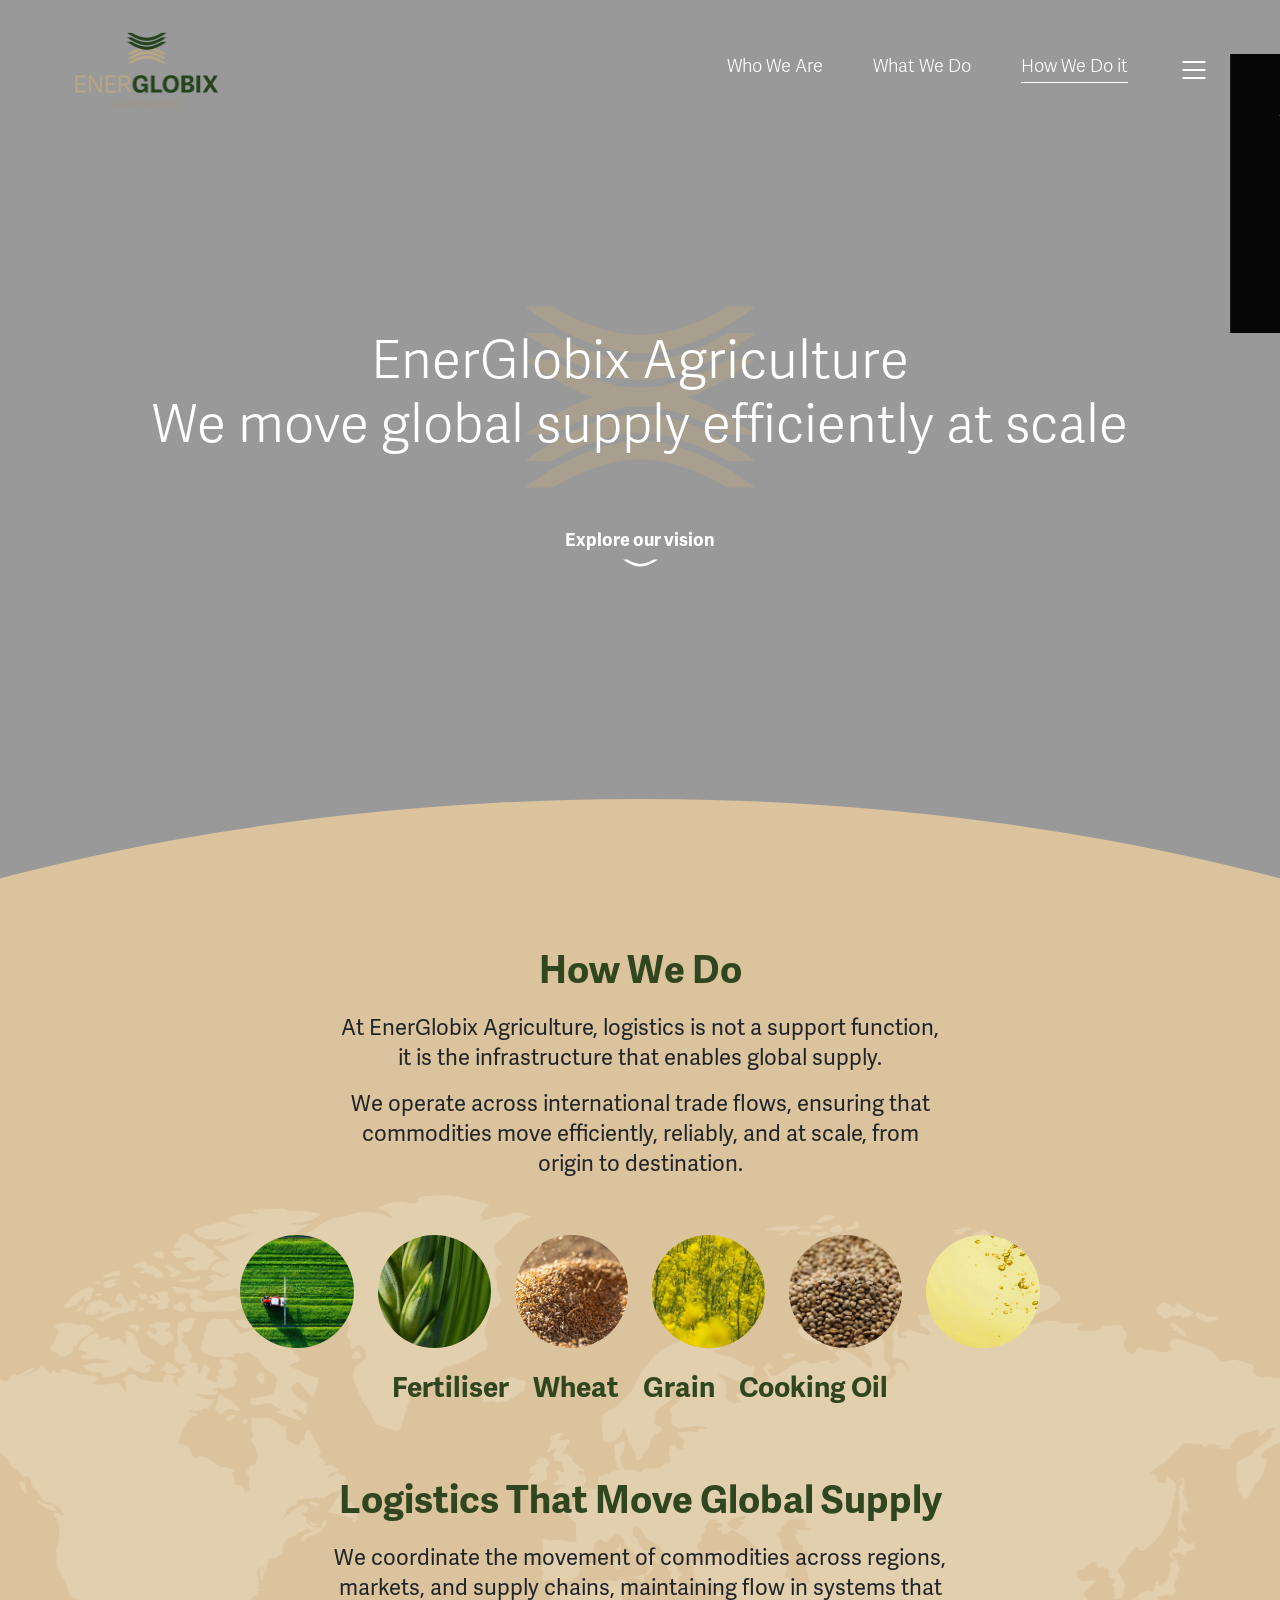
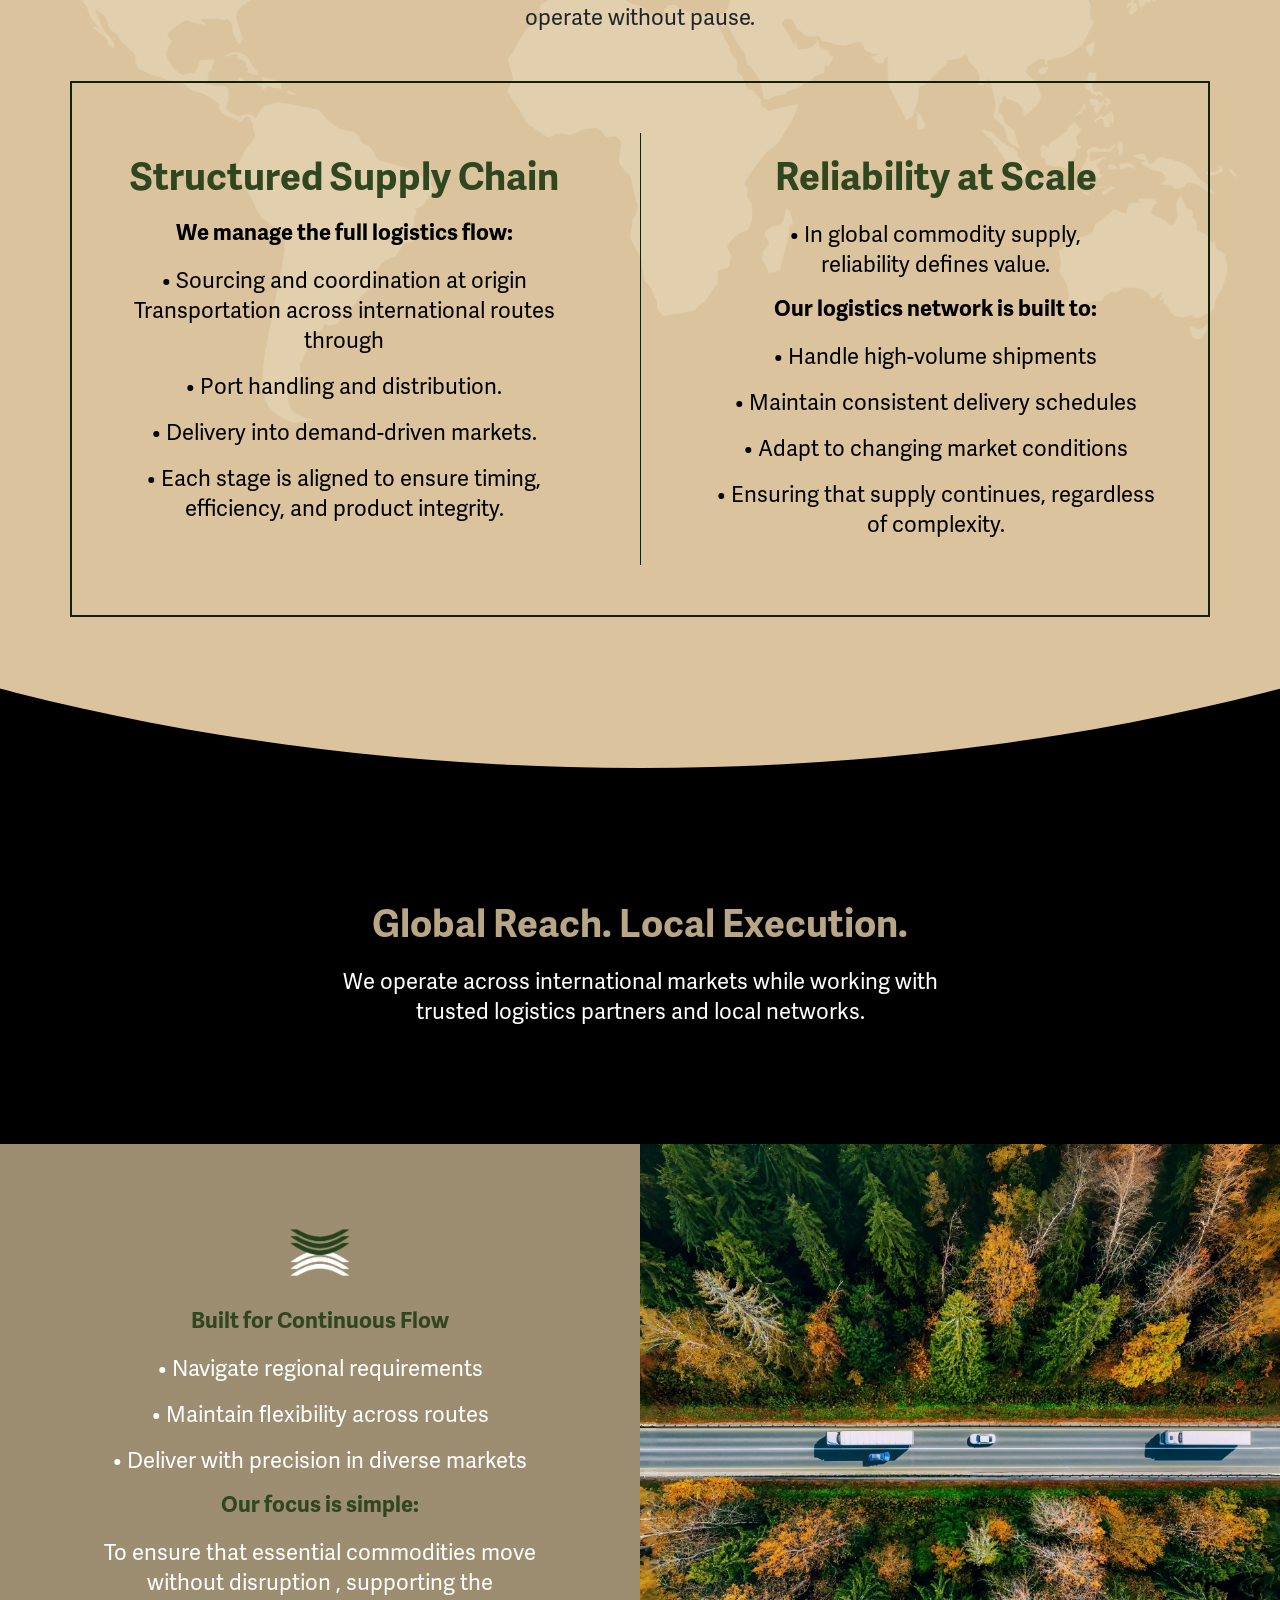
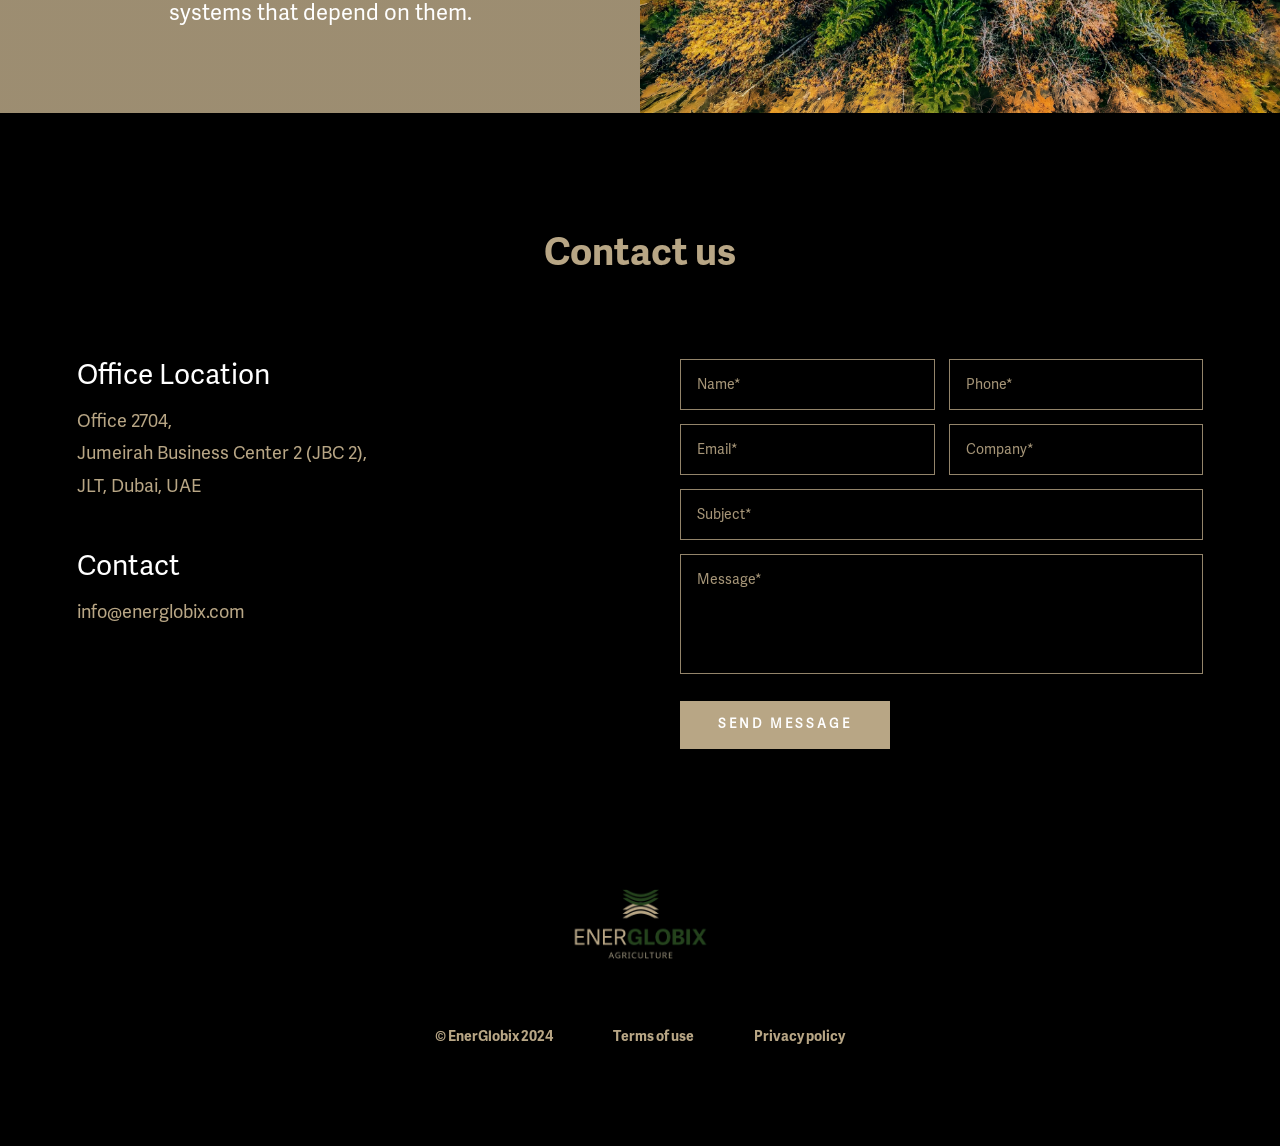
==== how-we-do-it.html @ 85dcca58 "Initial commit" ====
<!DOCTYPE html>
<html lang="en">
  <head>
    <meta charset="UTF-8" />
    <meta name="viewport" content="width=device-width, initial-scale=1.0" />
    <title>EnerGlobix :: Home</title>

    <!-- Bootstrap -->
    <link
      href="https://cdn.jsdelivr.net/npm/bootstrap@5.3.3/dist/css/bootstrap.min.css"
      rel="stylesheet"
      integrity="sha384-QWTKZyjpPEjISv5WaRU9OFeRpok6YctnYmDr5pNlyT2bRjXh0JMhjY6hW+ALEwIH"
      crossorigin="anonymous"
    />

    <!-- Fontawesome -->
    <link
      rel="stylesheet"
      href="https://cdnjs.cloudflare.com/ajax/libs/font-awesome/6.0.0-beta3/css/all.min.css"
    />

    <!-- CSS -->
    <link rel="stylesheet" href="style/local.css" />
  </head>

  <body>
    <!-- Loader -->
    <div id="loader" style="height: 100vh;">
      <div class="d-flex justify-content-center align-items-center h-100">
        <div class="spinner-border" role="status">
          <span class="sr-only"></span>
        </div>
      </div>
    </div>

    <div id="main-content" style="display: none;">
      <div class="navbar-container">
        <div class="energlobix__navbar">
          <a href="index.html">
            <img src="assets/Links/logo.png" alt="" class="logo" />
          </a>
          <div class="navbar-right-side">
            <div class="navlinks">
              <ul>
                <a href="who-we-are.html"><li>Who We Are</li></a>
                <a href="what-we-do.html"><li>What We Do</li></a>
                <a href="how-we-do-it.html"><li class="active">How We Do it</li></a>
              </ul>
            </div>

            <!-- Hamburger Icon & Menu Dropdown Wrapper -->
            <div class="menu-wrapper">
              <button
                class="hamburger-btn"
                id="open-menu-btn"
                aria-label="Toggle navigation"
              >
                <svg fill="none" stroke="currentColor" viewBox="0 0 24 24">
                  <path
                    stroke-linecap="round"
                    stroke-linejoin="round"
                    stroke-width="1.5"
                    d="M4 6h16M4 12h16M4 18h16"
                  ></path>
                </svg>
              </button>

              <!-- Dropdown Menu / Sidebar -->
              <div class="nav-menu-container" id="nav-menu">
                <!-- Sidebar Close Button (only visible on mobile/tablet) -->
                <button class="close-menu-btn" id="close-menu-btn" aria-label="Close navigation">
                  <svg fill="none" stroke="currentColor" viewBox="0 0 24 24" width="24" height="24">
                    <path stroke-linecap="round" stroke-linejoin="round" stroke-width="1.5" d="M6 18L18 6M6 6l12 12"></path>
                  </svg>
                </button>

                <ul class="nav-menu-list">

                  <li class="nav-menu-item has-submenu">
                    <a href="#" class="nav-menu-link toggle-submenu">
                      Agriculture
                      <svg class="submenu-arrow" fill="none" stroke="currentColor" viewBox="0 0 24 24" width="12" height="12">
                        <path stroke-linecap="round" stroke-linejoin="round" stroke-width="2" d="M19 9l-7 7-7-7"></path>
                      </svg>
                    </a>
                    <ul class="nav-submenu">
                      <li><a href="https://energlobixagriculture.kasehub.com/" class="submenu-link">Home</a></li>
                      <li><a href="https://energlobixagriculture.kasehub.com/who-we-are.html" class="submenu-link">Who We Are</a></li>
                      <li><a href="https://energlobixagriculture.kasehub.com/what-we-do.html" class="submenu-link">What We Do</a></li>
                      <li><a href="https://energlobixagriculture.kasehub.com/how-we-do-it.html" class="submenu-link">How We Do It</a></li>
                    </ul>
                  </li>

                  
                  
                  <li class="nav-menu-item has-submenu">
                    <a href="#" class="nav-menu-link toggle-submenu">
                      Energy
                      <svg class="submenu-arrow" fill="none" stroke="currentColor" viewBox="0 0 24 24" width="12" height="12">
                        <path stroke-linecap="round" stroke-linejoin="round" stroke-width="2" d="M19 9l-7 7-7-7"></path>
                      </svg>
                    </a>
                    <ul class="nav-submenu">
                      <li><a href="https://energlobix.com/" class="submenu-link">Home</a></li>
                      <li><a href="https://energlobix.com/whoweare/" class="submenu-link">Who We Are</a></li>
                      <li><a href="https://energlobix.com/whatwedo/" class="submenu-link">What We Do</a></li>
                      <li><a href="https://energlobix.com/howwedoit/" class="submenu-link">How We Do It</a></li>
                      <li><a href="https://energlobix.com/insights/" class="submenu-link">Insights</a></li>
                      <li><a href="https://energlobix.com/contact" class="submenu-link">Contact</a></li>
                    </ul>
                  </li>

                  <li class="nav-menu-item">
                    <a
                      href="https://energlobixholding.kasehub.com/"
                      class="nav-menu-link"
                      >Holding</a
                    >
                  </li>

                   <li class="nav-menu-item">
                  <a
                    href="https://energlobix.kasehub.com/"
                    class="nav-menu-link"
                    >Main Site</a
                  >
                </li> 
                  
                </ul>
              </div>
            </div>
          </div>
        </div>
      </div>

      <div class="hero-slider-section">
        <div
          class="slide active ship-agri-slide"
          style="
            background-image: url('./assets/Links/compressed-img/agriculture-img/agriculture-img8.webp');
            background-repeat: no-repeat;
          "
        >
          <div
            style="
              position: absolute;
              top: 0;
              left: 0;
              width: 100%;
              height: 100%;
              background-color: rgba(0, 0, 0, 0.4);
              z-index: 1;
            "
          ></div>
          <div
            class="hero-content-wrapper"
            style="position: relative; z-index: 2;"
          >
            <div class="hero-mid-section">
              <img
                class="single-logo-transparent"
                src="assets/Links/single-logo-transparent.png"
                alt=""
              />
              <div class="hero-mid-section-content">
                <div class="hero-title font-adelle-sans-light">
                  EnerGlobix Agriculture
                </div>
                <div class="hero-title font-adelle-sans-light">
                  We move global supply efficiently at scale
                </div>
              </div>
            </div>

            <div class="hero-lower-section">
              <div class="">
                <a class="energlobix__links" href="#about-us">
                  <div class="energlobix__links">Explore our vision</div>
                  <img src="assets/Links/arrow.svg" alt="" />
                </a>
              </div>
            </div>
          </div>
        </div>
      </div>

      <!-- About Section -->
      <div class="how-we-do-it-about-section" style="background-position: top;">
        <div id="about-us" class="oval-container">
          <div
            class="energlobix__title font-adelle-sans-bold text-center text-light-green"
          >
            How We Do
          </div>

          <div
            class="container energlobix__text font-adelle-sans-regular mt-3 px-0 text-center text-[--black-color]"
          >
            At EnerGlobix Agriculture, logistics is not a support function,

            <br class="hide-on-mobile" />
            it is the infrastructure that enables global supply.
          </div>

          <div
            class="container energlobix__text font-adelle-sans-regular mt-3 px-0 text-center text-[--black-color]"
          >
            We operate across international trade flows, ensuring that
            <br class="hide-on-mobile" />
            commodities move efficiently, reliably, and at scale, from
            <br class="hide-on-mobile" />
            origin to destination.
          </div>

          <div class="" style="margin-top: 3.5rem;">
            <div
              class="circle-grid-container d-flex justify-content-center align-items-center flex-wrap gap-0 gap-md-3 gap-lg-4 px-1"
            >
              <div class="circle-placeholder circle-1"></div>
              <div class="circle-placeholder circle-2"></div>
              <div class="circle-placeholder circle-3"></div>
              <div class="circle-placeholder circle-4"></div>
              <div class="circle-placeholder circle-5"></div>
              <div class="circle-placeholder circle-6"></div>
            </div>

            <div
              class="container commodity-text-tags font-adelle-sans-bold text-center text-light-green d-flex justify-content-center flex-wrap gap-3 gap-md-4 mt-4"
            >
              <span>Fertiliser</span>
              <span>Wheat</span>
              <span>Grain</span>
              <span>Cooking Oil</span>
            </div>

            <div
              class="energlobix__title font-adelle-sans-bold text-center text-light-green"
              style="margin-top: 73px;"
            >
              Logistics That Move Global Supply
            </div>

            <div
              class="container energlobix__text font-adelle-sans-regular mt-3 px-0 text-center text-[--black-color]"
            >
              We coordinate the movement of commodities across regions,

              <br class="hide-on-mobile" />
              markets, and supply chains, maintaining flow in systems that

              <br class="hide-on-mobile" />
              operate without pause.
            </div>

            <div class="latest-news-section mt-5 container">
              <div class="latest-news">
                <div class="news-title">
                  <div
                    class="energlobix__title font-adelle-sans-bold text-light-green text-center"
                  >
                    Structured Supply Chain
                  </div>
                </div>
                <div
                  class="energlobix__text font-adelle-sans-bold mt-3 text-center text-black"
                >
                  We manage the full logistics flow:
                </div>

                <div
                  class="energlobix__text font-adelle-sans-regular mt-3 text-center text-black"
                >
                  • Sourcing and coordination at origin

                  <br class="hide-on-mobile" />Transportation across
                  international routes through
                  
                </div>

                <div
                  class="energlobix__text font-adelle-sans-regular mt-3 text-center text-black"
                >
                  • Port handling and distribution.
                </div>

                <div
                  class="energlobix__text font-adelle-sans-regular mt-3 text-center text-black"
                >
                  • Delivery into demand-driven markets.
                </div>

                <div
                  class="energlobix__text font-adelle-sans-regular mt-3 text-center text-black"
                >
                  • Each stage is aligned to ensure timing, 

                  <br class="hide-on-mobile" />
                  efficiency, and product integrity.
                </div>
              </div>

              <div class="vertical-divider"></div>

              <div class="latest-news">
                <div class="news-title">
                  <div
                    class="energlobix__title font-adelle-sans-bold text-light-green text-center"
                  >
                    Reliability at Scale
                  </div>
                </div>
                <div
                  class="energlobix__text font-adelle-sans-regular mt-3 text-center text-black"
                >
                  • In global commodity supply,

                  <br class="hide-on-mobile" />
                  reliability defines value.
                </div>

                <div
                  class="energlobix__text font-adelle-sans-bold mt-3 text-center text-black"
                >
                  Our logistics network is built to:
                </div>

                <div
                  class="energlobix__text font-adelle-sans-regular mt-3 text-center text-black"
                >
                  • Handle high-volume shipments
                </div>

                <div
                  class="energlobix__text font-adelle-sans-regular mt-3 text-center text-black"
                >
                  
                  • Maintain consistent delivery schedules
                  
                 
                </div>

                <div
                  class="energlobix__text font-adelle-sans-regular mt-3 text-center text-black"
                >
                  
                   • Adapt to changing market conditions

                  
                  
                  
                 
                </div>

                <div
                  class="energlobix__text font-adelle-sans-regular mt-3 text-center text-black"
                >
                  
                  • Ensuring that supply continues,
                  
                  regardless <br class="hide-on-mobile" /> of complexity.
                  
                 
                </div>

              </div>
            </div>
          </div>
        </div>
      </div>

      <!-- How we do it Section -->
      <div class="black-section">
        <div id="commodities" class="commodities-section">
          <div
            class="energlobix__title font-adelle-sans-bold text-center text-gold"
          >
            Global Reach. Local Execution.
          </div>

          <div
            class="container energlobix__text font-adelle-sans-regular mt-3 px-0 text-center text-white"
          >
            We operate across international markets while working with

            <br class="hide-on-mobile" />
            trusted logistics partners and local networks.
          </div>
        </div>

        <div class="row mt-5">
          <!-- Row 1 -->

          <div
            id="Employees"
            class="col-lg-6 col-sm-12 insights-box"
            style="
              background: linear-gradient(
                  rgba(184, 166, 133, 0.85),
                  rgba(184, 166, 133, 0.85)
                ),
                url('assets/Links/compressed-img/split-right-cropped.png');
              background-size: cover;
              background-position: top;
              background-repeat: no-repeat;
            "
          >
            <div class="text-center mb-3">
              <img
                src="assets/Links/logo-mini-agri2.png"
                alt=""
                class="default-logo-size"
              />
            </div>

            <div
              class="energlobix__text font-adelle-sans-bold text-light-green text-center mt-3"
              style="font-weight: bold;"
            >
              Built for Continuous Flow
            </div>

            <ul
              class="energlobix__text font-adelle-sans-regular text-white mt-3 list-unstyled"
              style="
                text-align: center;
                list-style: none !important;
                margin-bottom: 0 !important;
              "
            >
              <li class="mb-3">• Navigate regional requirements</li>
              <li class="mb-3">• Maintain flexibility across routes</li>
              <li>
                • Deliver with precision in diverse markets
              </li>
            </ul>
            <div
              class="energlobix__text font-adelle-sans-bold text-light-green text-center mt-3"
              style="font-weight: bold;"
            >
              Our focus is simple:
            </div>

            <div
              class="energlobix__text font-adelle-sans-regular text-white text-center mt-3"
            >
              To ensure that essential commodities move
              <br class="hide-on-mobile" />
              without disruption , supporting the
              <br class="hide-on-mobile" />
              systems that depend on them.
            </div>
          </div>

          <div
            class="col-lg-6 col-sm-12 insights-box d-none d-lg-block d-xl-block"
            style="
              background-image: url('assets/Links/compressed-img/agriculture-img/agriculture-img1.webp');
              background-size: cover;
              background-repeat: no-repeat;
              background-position: center;
            "
          ></div>

          <div
            class="col-lg-6 col-sm-12 insights-box d-block d-lg-none"
            style="
              background-image: url('assets/Links/compressed-img/agriculture-img/agriculture-img1.webp');
              background-size: cover;
              background-repeat: no-repeat;
              background-position: center;
            "
          ></div>
        </div>
      </div>

      <section
        id="section-contact"
        class="bg-black"
        style="padding-top: 120px; padding-bottom: 100px; min-height: 100vh;"
      >
        <div class="container contact-container">
          <!-- Heading -->
          <h1
            class="energlobix__title font-adelle-sans-bold text-center text-gold"
            style="font-weight: bold;"
          >
            Contact us
          </h1>

          <!-- Main Row -->
          <div class="contact-layout px-0">
            <!-- LEFT -->
            <div class="contact-info">
              <div class="mb-5">
                <h2 class="contact-side-title">
                  Office Location
                </h2>

                <p class="contact-side-text">
                  Office 2704,<br />
                  Jumeirah Business Center 2 (JBC 2),<br />
                  JLT, Dubai, UAE
                </p>
              </div>

              <div>
                <h2 class="contact-side-title">
                  Contact
                </h2>

                <p class="contact-side-text">
                  info@energlobix.com
                </p>
              </div>
            </div>

            <!-- RIGHT -->
            <div class="contact-form-wrapper">
              <div class="form-grid">
                <input type="text" placeholder="Name*" class="custom-input" />

                <input type="text" placeholder="Phone*" class="custom-input" />

                <input type="email" placeholder="Email*" class="custom-input" />

                <input
                  type="text"
                  placeholder="Company*"
                  class="custom-input"
                />
              </div>

              <input
                type="text"
                placeholder="Subject*"
                class="custom-input subject-input"
              />

              <textarea
                placeholder="Message*"
                class="custom-input custom-textarea"
              ></textarea>

              <button type="submit" class="contact-btn">
                SEND MESSAGE
              </button>
            </div>
          </div>

          <!-- Footer -->
          <div class="contact-footer">
            <img src="./assets/Links/logo.png" class="footer-logo" alt="" />


            <div class="footer-links-wrapper">
              <h4 class="footer-link-text">
                © EnerGlobix 2024
              </h4>

              <h4 class="footer-link-text footer-link-hover">
                Terms of use
              </h4>

              <h4 class="footer-link-text footer-link-hover">
                Privacy policy
              </h4>
            </div>
          </div>
        </div>
      </section>
    </div>

    <button id="backToTopBtn"><i class="fas fa-arrow-up"></i></button>

    <!-- Boostrap JS -->
    <script
      src="https://cdn.jsdelivr.net/npm/bootstrap@5.3.3/dist/js/bootstrap.bundle.min.js"
      integrity="sha384-YvpcrYf0tY3lHB60NNkmXc5s9fDVZLESaAA55NDzOxhy9GkcIdslK1eN7N6jIeHz"
      crossorigin="anonymous"
    ></script>

    <!-- Javascript -->
    <script src="assets/js/script.js"></script>

    <script>
      // Wait until the entire page is loaded
      window.addEventListener("load", function () {
        // Hide the loader
        document.getElementById("loader").style.display = "none";
        // Show the main content
        document.getElementById("main-content").style.display = "block";
        // Show message in console
        console.log("Content is loaded");
      });

      // Accordion Functionality
      function toggleAccordion(item) {
        const content = item.querySelector(".approach-accordion-body");
        const isOpen = item.getAttribute("data-open") === "true";

        // Close other items
        document
          .querySelectorAll(".approach-accordion-item")
          .forEach((other) => {
            if (other !== item) {
              other.setAttribute("data-open", "false");
              const otherBody = other.querySelector(".approach-accordion-body");
              if (otherBody) {
                otherBody.style.maxHeight = "0";
                otherBody.style.opacity = "0";
              }
              const otherIcon = other.querySelector(".approach-accordion-icon");
              if (otherIcon) {
                otherIcon.style.transform = "rotate(0deg)";
              }
            }
          });

        const icon = item.querySelector(".approach-accordion-icon");
        if (isOpen) {
          item.setAttribute("data-open", "false");
          if (content) {
            content.style.maxHeight = "0";
            content.style.opacity = "0";
          }
          if (icon) {
            icon.style.transform = "rotate(0deg)";
          }
        } else {
          item.setAttribute("data-open", "true");
          if (content) {
            content.style.maxHeight = content.scrollHeight + "px";
            content.style.opacity = "1";
          }
          if (icon) {
            icon.style.transform = "rotate(90deg)";
          }
        }
      }

      // Robust Menu Toggle and Accordion Logic
      function initNavigationMenu() {
        const openBtn = document.getElementById("open-menu-btn");
        const navMenu = document.getElementById("nav-menu");
        const closeBtn = document.getElementById("close-menu-btn");

        if (!openBtn || !navMenu) return;

        // Prevent duplicate listener binding
        if (openBtn.dataset.bound) return;
        openBtn.dataset.bound = "true";

        openBtn.addEventListener("click", (e) => {
          e.preventDefault();
          e.stopPropagation();
          navMenu.classList.toggle("active");
        });

        if (closeBtn) {
          closeBtn.addEventListener("click", (e) => {
            e.preventDefault();
            e.stopPropagation();
            navMenu.classList.remove("active");
          });
        }

        // Close menu when clicking outside
        document.addEventListener("click", (e) => {
          if (navMenu.classList.contains("active") && !navMenu.contains(e.target) && !openBtn.contains(e.target)) {
            navMenu.classList.remove("active");
          }
        });
      }

      function initSubmenuAccordion() {
        const submenuToggles = document.querySelectorAll(".toggle-submenu");
        submenuToggles.forEach(toggle => {
          if (toggle.dataset.bound) return;
          toggle.dataset.bound = "true";

          toggle.addEventListener("click", (e) => {
            e.preventDefault();
            e.stopPropagation();  
            const parentLi = toggle.closest(".has-submenu");
            const submenu = parentLi.querySelector(".nav-submenu");
            
            // Close other submenus first (accordion behavior)
            document.querySelectorAll(".nav-submenu").forEach(sub => {
              if (sub !== submenu) sub.classList.remove("open");
            });
            document.querySelectorAll(".has-submenu").forEach(li => {
              if (li !== parentLi) li.classList.remove("active");
            });
            
            submenu.classList.toggle("open");
            parentLi.classList.toggle("active");
          });
        });
      }

      // Initialize instantly
      initNavigationMenu();
      initSubmenuAccordion();

      // Initialize on DOMContentLoaded
      document.addEventListener("DOMContentLoaded", () => {
        initNavigationMenu();
        initSubmenuAccordion();
      });

      // Initialize on Window Load
      window.addEventListener("load", () => {
        initNavigationMenu();
        initSubmenuAccordion();
      });

      // Dynamic padding logic for accordion div
      document.addEventListener("DOMContentLoaded", () => {
        const approachAccordion = document.getElementById("approach-accordion");
        const sectionApproachInner = document.getElementById(
          "section-approach-inner"
        );
        const sectionSignature = document.getElementById("section-signature");

        if (approachAccordion && sectionApproachInner && sectionSignature) {
          const adjustOverlapPadding = () => {
            const isMobile = window.innerWidth < 1024;
            const gap = 112; // 28 in tailwind unit
            const topOffset = isMobile ? 100 : 140; // matches -mt-[100px] and -mt-[140px]

            // We don't add halfHeight because the accordion is not absolute
            sectionApproachInner.style.paddingBottom = `${gap}px`;
            sectionSignature.style.paddingTop = `${topOffset + gap}px`;
          };

          const resizeObserver = new ResizeObserver(() => {
            adjustOverlapPadding();
          });

          resizeObserver.observe(approachAccordion);
          window.addEventListener("resize", adjustOverlapPadding);

          // Initial calculation
          setTimeout(adjustOverlapPadding, 100);
        }
      });

      // Dynamic padding-top on hero-content-wrapper based on navbar height
      document.addEventListener("DOMContentLoaded", () => {
        const navbar = document.querySelector(".energlobix__navbar");
        const heroWrapper = document.querySelector(".hero-content-wrapper");
        if (navbar && heroWrapper) {
          function syncNavbarPadding() {
            const navHeight = navbar.getBoundingClientRect().height;
            heroWrapper.style.paddingTop = navHeight + "px";
          }
          syncNavbarPadding();
          window.addEventListener("resize", syncNavbarPadding);
          const navResizeObserver = new ResizeObserver(syncNavbarPadding);
          navResizeObserver.observe(navbar);
        }
      });
    </script>
  </body>
</html>
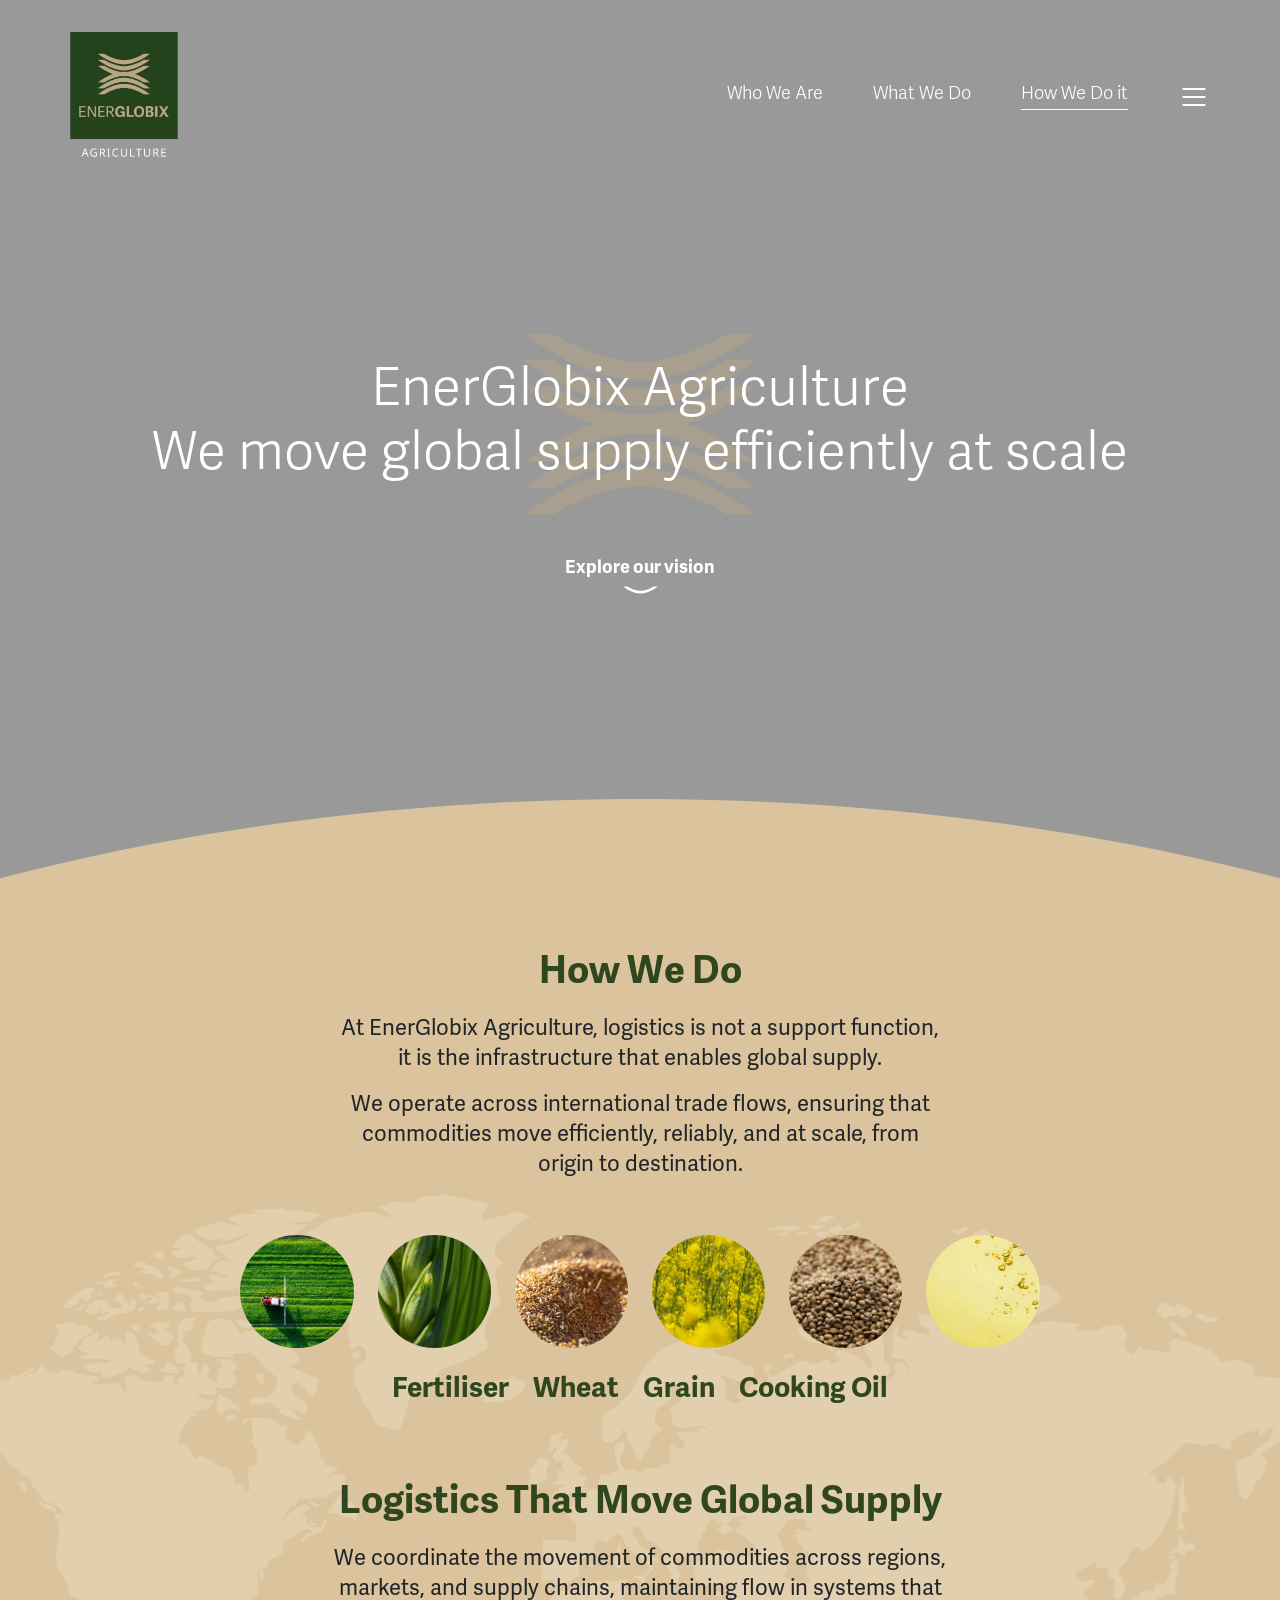
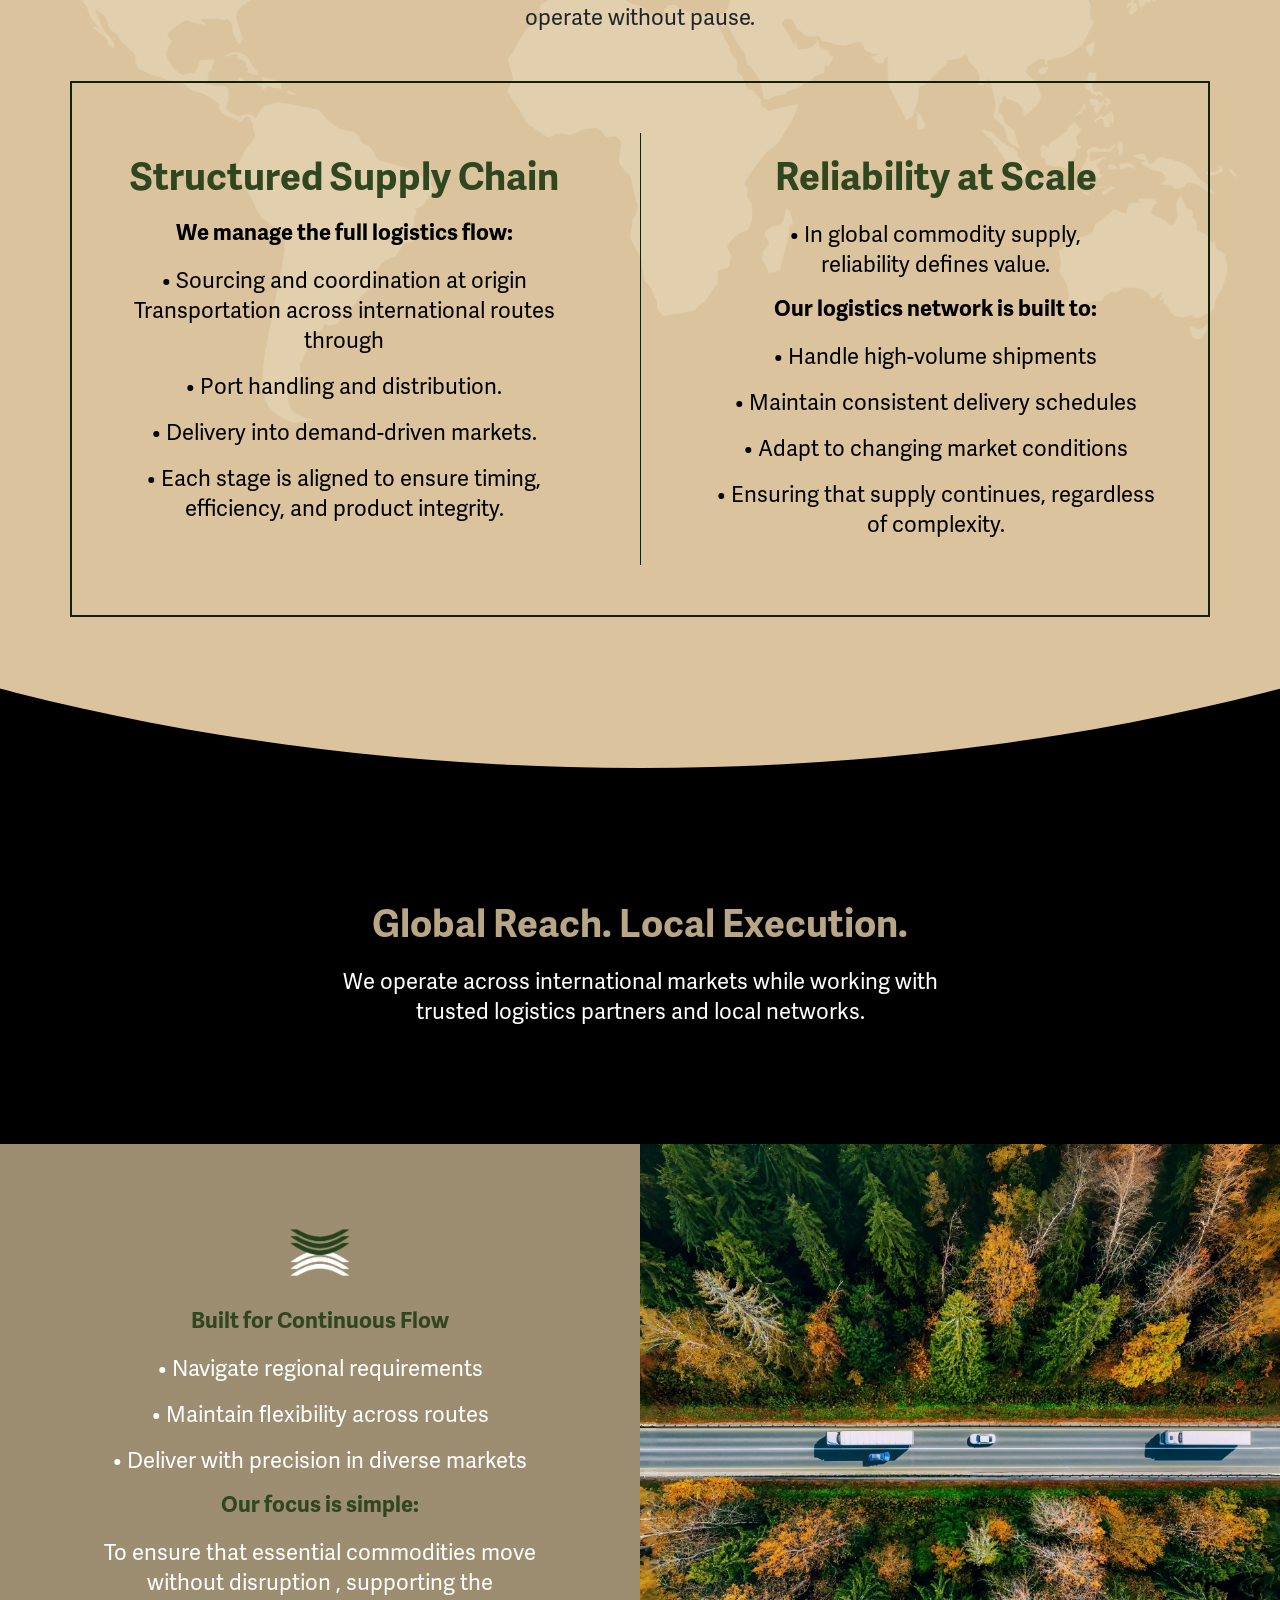
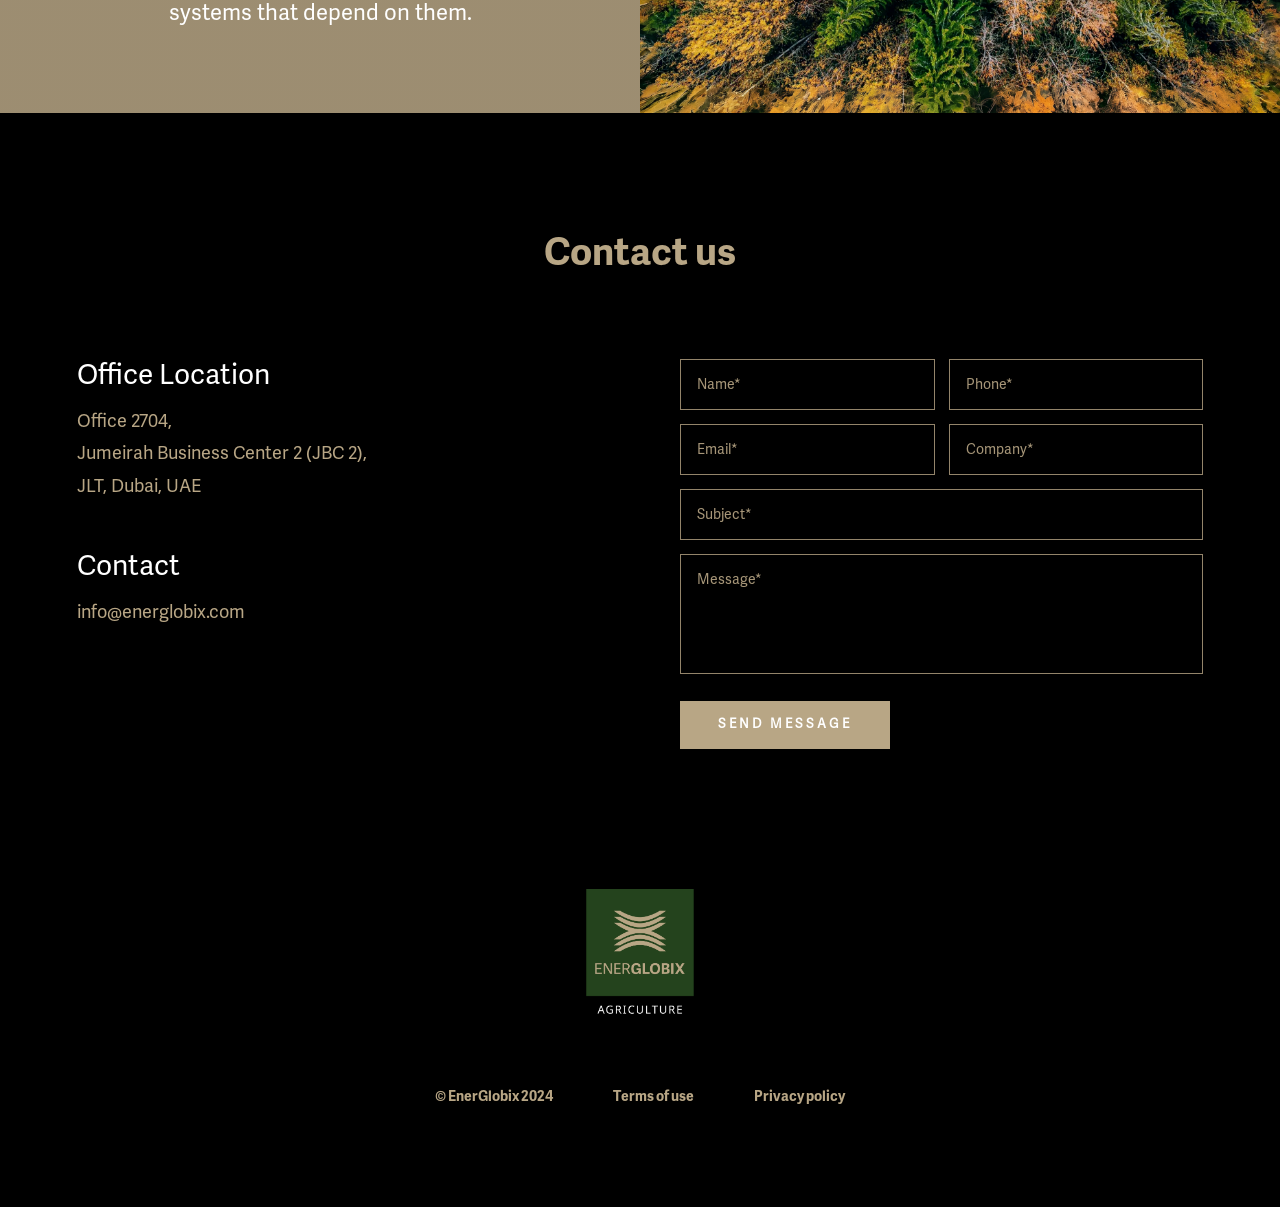
==== commit d525e801: "adding new square logo" ====
--- a/how-we-do-it.html
+++ b/how-we-do-it.html
@@ -18,6 +18,9 @@
       rel="stylesheet"
       href="https://cdnjs.cloudflare.com/ajax/libs/font-awesome/6.0.0-beta3/css/all.min.css"
     />
+
+    <link rel="preload" as="image" href="assets/Links/square-logo-white.png" />
+    <link rel="preload" as="image" href="assets/Links/square-logo-black.png" />
 
     <!-- CSS -->
     <link rel="stylesheet" href="style/local.css" />
@@ -37,7 +40,7 @@
       <div class="navbar-container">
         <div class="energlobix__navbar">
           <a href="index.html">
-            <img src="assets/Links/logo.png" alt="" class="logo" />
+            <img src="assets/Links/square-logo-white.png" alt="" class="logo" />
           </a>
           <div class="navbar-right-side">
             <div class="navlinks">
@@ -549,7 +552,7 @@
 
           <!-- Footer -->
           <div class="contact-footer">
-            <img src="./assets/Links/logo.png" class="footer-logo" alt="" />
+            <img src="./assets/Links/square-logo-white.png" class="footer-logo" alt="" />
 
 
             <div class="footer-links-wrapper">
--- a/style/local.css
+++ b/style/local.css
@@ -414,7 +414,7 @@
 }
 
 .energlobix__navbar .logo {
-  max-height: 76.058px;
+  max-height: 130px;
   /* Adjust as needed */
 }
 
@@ -540,7 +540,7 @@
   }
 
   .energlobix__navbar .logo {
-    max-height: 57.0435px;
+    max-height: 100px;
     /* Adjust as needed */
   }
 
@@ -1073,7 +1073,7 @@
 }
 
 .footer-logo {
-  width: 140px;
+  max-height: 130px;
 }
 
 .footer-subtitle {
@@ -1699,12 +1699,12 @@
 }
 
 .footer-logo img {
-  width: 212.805px;
+  max-height: 140px;
 }
 
 @media (max-width: 576px) {
   .footer-logo img {
-    width: 106.4025px;
+    max-height: 100px;
   }
 }
 
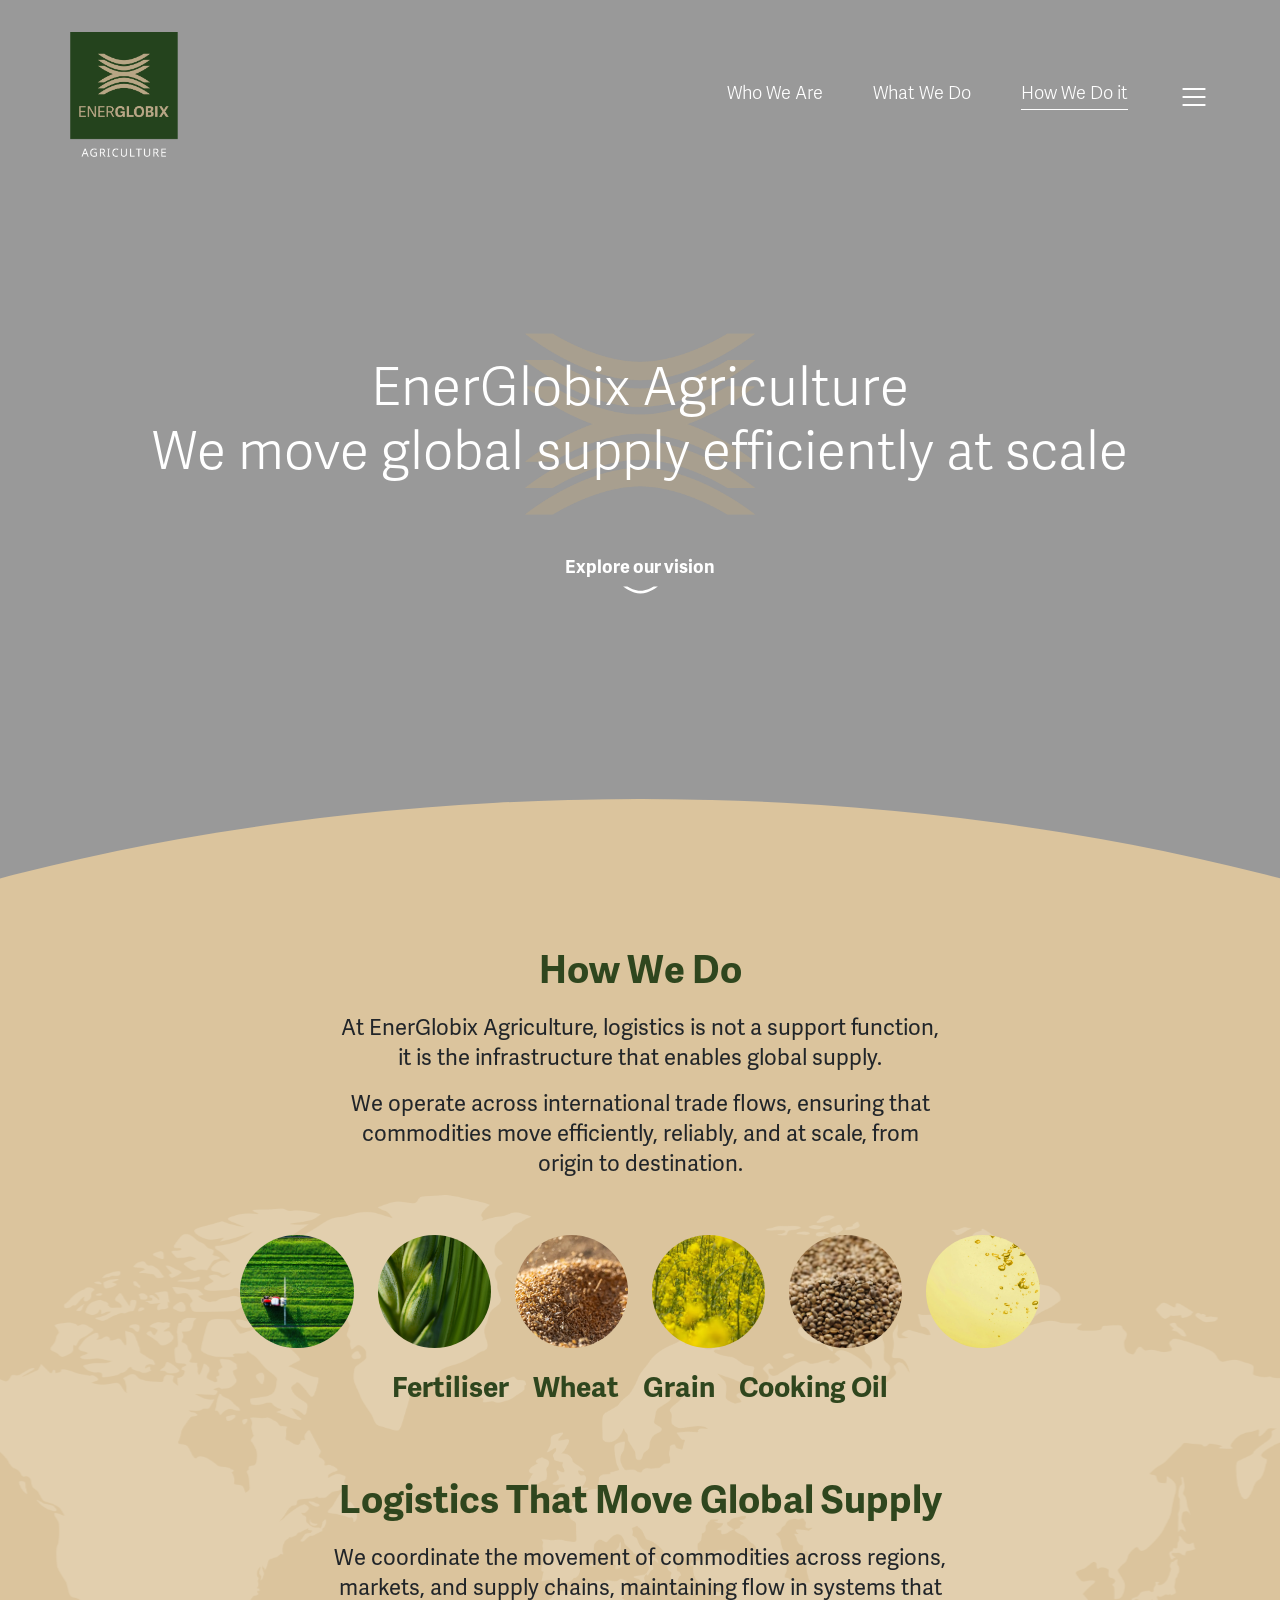
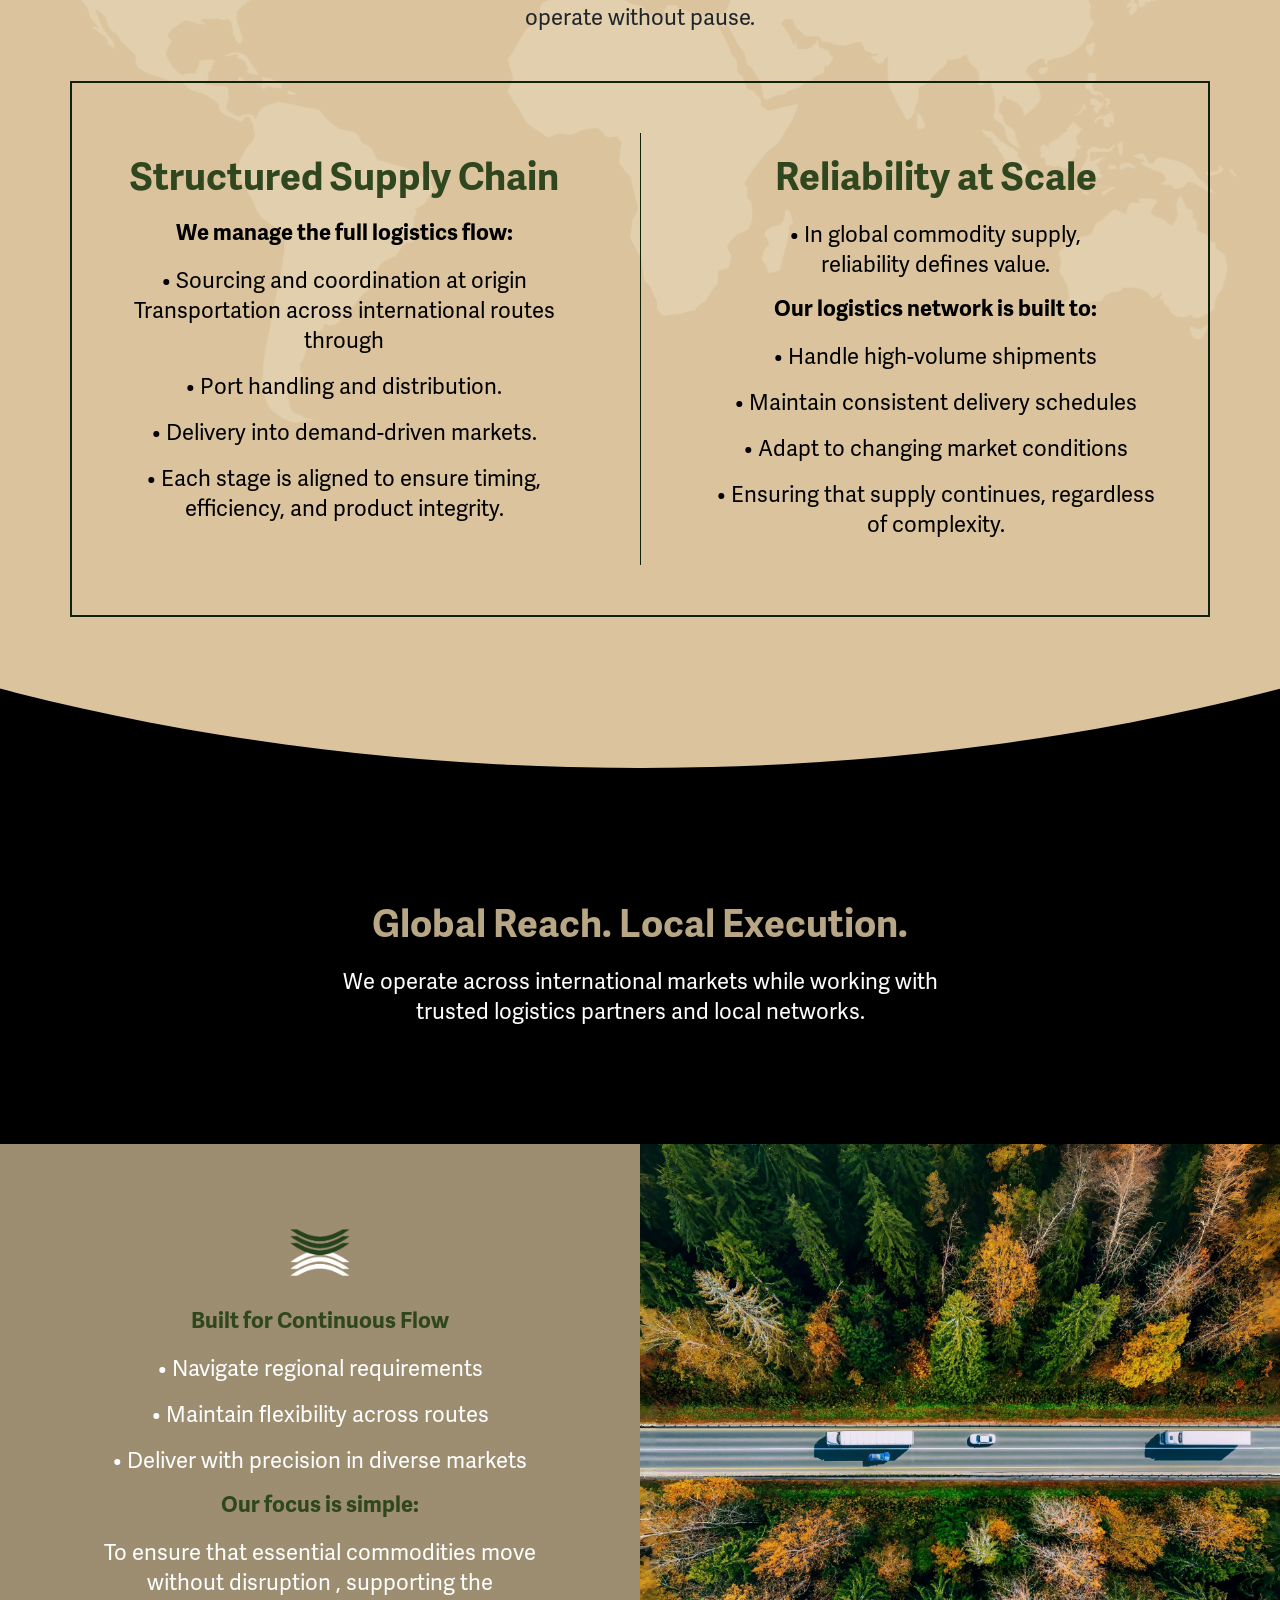
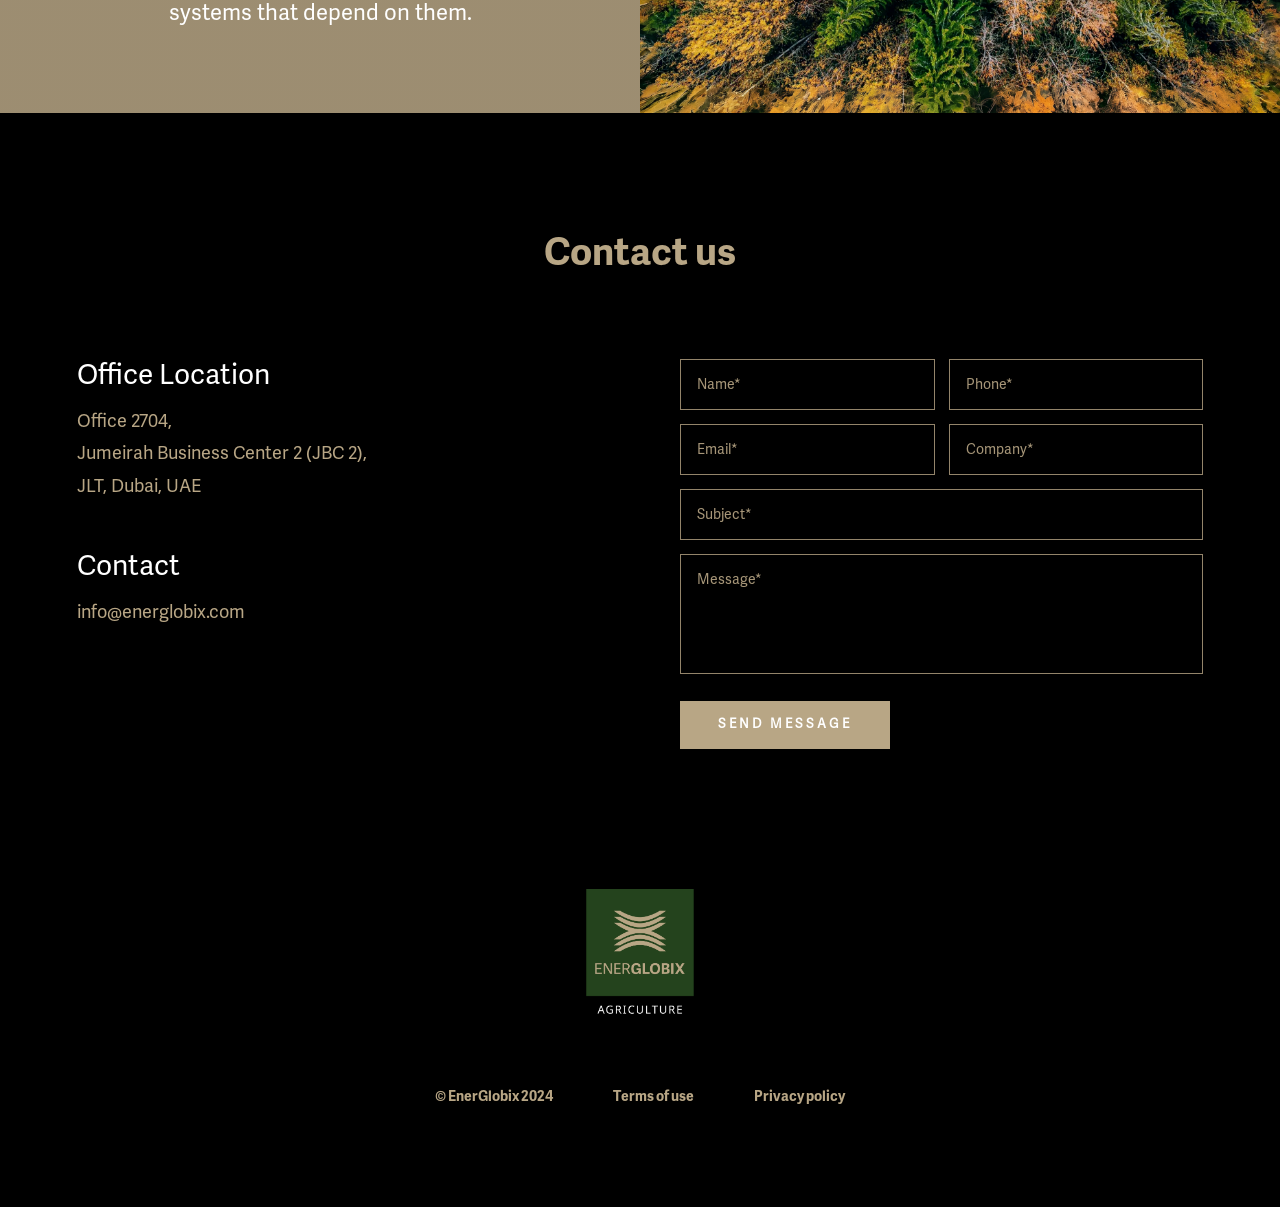
==== commit 3de2dfcf: "adding all the changes" ====
--- a/how-we-do-it.html
+++ b/how-we-do-it.html
@@ -188,7 +188,7 @@
       </div>
 
       <!-- About Section -->
-      <div class="how-we-do-it-about-section" style="background-position: top;">
+      <div class="how-we-do-it-about-section">
         <div id="about-us" class="oval-container">
           <div
             class="energlobix__title font-adelle-sans-bold text-center text-light-green"
@@ -375,13 +375,13 @@
       <div class="black-section">
         <div id="commodities" class="commodities-section">
           <div
-            class="energlobix__title font-adelle-sans-bold text-center text-gold"
+            class="energlobix__title font-adelle-sans-bold text-center padding-x text-gold"
           >
             Global Reach. Local Execution.
           </div>
 
           <div
-            class="container energlobix__text font-adelle-sans-regular mt-3 px-0 text-center text-white"
+            class="container energlobix__text font-adelle-sans-regular mt-3 padding-x text-center text-white"
           >
             We operate across international markets while working with
 
--- a/style/local.css
+++ b/style/local.css
@@ -863,13 +863,20 @@
   overflow: hidden;
   margin-top: -335px;
   /* background: red; */
-  background-image: url("data:image/svg+xml;charset=utf-8,%3Csvg%20width%3D%221920%22%20height%3D%221874%22%20viewBox%3D%220%200%201920%201874%22%20fill%3D%22none%22%20xmlns%3D%22http%3A//www.w3.org/2000/svg%22%3E%20%3Cg%20clip-path%3D%22url%28%23clip0_1320_17%29%22%3E%20%3Cellipse%20cx%3D%22960%22%20cy%3D%22937%22%20rx%3D%221744%22%20ry%3D%22937%22%20fill%3D%22%23B8A685%22/%3E%20%3C/g%3E%20%3Cdefs%3E%20%3CclipPath%20id%3D%22clip0_1320_17%22%3E%20%3Crect%20width%3D%221920%22%20height%3D%221874%22%20fill%3D%22white%22/%3E%20%3C/clipPath%3E%20%3C/defs%3E%20%3C/svg%3E");
+  background-image: url("data:image/svg+xml;charset=utf-8,%3Csvg%20width%3D%223840%22%20height%3D%221874%22%20viewBox%3D%220%200%203840%201874%22%20fill%3D%22none%22%20xmlns%3D%22http%3A//www.w3.org/2000/svg%22%20xmlns%3Axlink%3D%22http%3A//www.w3.org/1999/xlink%22%3E%20%3Cg%20clip-path%3D%22url%28%23clip0_1320_17%29%22%3E%20%3Cellipse%20cx%3D%221920%22%20cy%3D%22937%22%20rx%3D%223488%22%20ry%3D%22937%22%20fill%3D%22%23B8A685%22/%3E%20%3C/g%3E%20%3Cdefs%3E%20%3CclipPath%20id%3D%22clip0_1320_17%22%3E%20%3Crect%20width%3D%223840%22%20height%3D%221874%22%20fill%3D%22white%22/%3E%20%3C/clipPath%3E%20%3C/defs%3E%20%3C/svg%3E");
   background-size: cover;
-  background-position: top center;
+  background-position: center;
   z-index: 2;
   background-repeat: no-repeat;
-}
-
+  -webkit-mask-image: url("data:image/svg+xml;charset=utf-8,%3Csvg%20width%3D%223840%22%20height%3D%221874%22%20viewBox%3D%220%200%203840%201874%22%20fill%3D%22none%22%20xmlns%3D%22http%3A//www.w3.org/2000/svg%22%3E%20%3Cellipse%20cx%3D%221920%22%20cy%3D%22937%22%20rx%3D%223488%22%20ry%3D%22937%22%20fill%3D%22black%22/%3E%20%3C/svg%3E");
+  mask-image: url("data:image/svg+xml;charset=utf-8,%3Csvg%20width%3D%223840%22%20height%3D%221874%22%20viewBox%3D%220%200%203840%201874%22%20fill%3D%22none%22%20xmlns%3D%22http%3A//www.w3.org/2000/svg%22%3E%20%3Cellipse%20cx%3D%221920%22%20cy%3D%22937%22%20rx%3D%223488%22%20ry%3D%22937%22%20fill%3D%22black%22/%3E%20%3C/svg%3E");
+  -webkit-mask-size: cover;
+  mask-size: cover;
+  -webkit-mask-position: 50% 50%;
+  mask-position: 50% 50%;
+  -webkit-mask-repeat: no-repeat;
+  mask-repeat: no-repeat;
+}
 .index-bg {
   background-image: url("../../assets/Links/compressed-img/circle-img-1.webp");
   background-size: cover;
@@ -888,22 +895,58 @@
   z-index: 1;
 }
 
+.what-we-do-about-section {
+  position: relative;
+  margin-top: -335px;
+  background-image: url("../assets/Links/compressed-img/bg-images/map-what.svg"), url("data:image/svg+xml;charset=utf-8,%3Csvg%20width%3D%223840%22%20height%3D%221874%22%20viewBox%3D%220%200%203840%201874%22%20fill%3D%22none%22%20xmlns%3D%22http%3A//www.w3.org/2000/svg%22%20xmlns%3Axlink%3D%22http%3A//www.w3.org/1999/xlink%22%3E%20%3Cg%20clip-path%3D%22url%28%23clip0_1331_14%29%22%3E%20%3Cellipse%20cx%3D%221920%22%20cy%3D%22937%22%20rx%3D%223488%22%20ry%3D%22937%22%20fill%3D%22%232F461E%22/%3E%20%3C/g%3E%20%3Cdefs%3E%20%3CclipPath%20id%3D%22clip0_1331_14%22%3E%20%3Crect%20width%3D%223840%22%20height%3D%221874%22%20fill%3D%22white%22/%3E%20%3C/clipPath%3E%20%3C/defs%3E%20%3C/svg%3E");
+  background-size: cover, cover;
+  background-position: 50% 50%, 50% 50%;
+  background-repeat: no-repeat, no-repeat;
+  z-index: 2;
+  -webkit-mask-image: url("data:image/svg+xml;charset=utf-8,%3Csvg%20width%3D%223840%22%20height%3D%221874%22%20viewBox%3D%220%200%203840%201874%22%20fill%3D%22none%22%20xmlns%3D%22http%3A//www.w3.org/2000/svg%22%3E%20%3Cellipse%20cx%3D%221920%22%20cy%3D%22937%22%20rx%3D%223488%22%20ry%3D%22937%22%20fill%3D%22black%22/%3E%20%3C/svg%3E");
+  mask-image: url("data:image/svg+xml;charset=utf-8,%3Csvg%20width%3D%223840%22%20height%3D%221874%22%20viewBox%3D%220%200%203840%201874%22%20fill%3D%22none%22%20xmlns%3D%22http%3A//www.w3.org/2000/svg%22%3E%20%3Cellipse%20cx%3D%221920%22%20cy%3D%22937%22%20rx%3D%223488%22%20ry%3D%22937%22%20fill%3D%22black%22/%3E%20%3C/svg%3E");
+  -webkit-mask-size: cover;
+  mask-size: cover;
+  -webkit-mask-position: 50% 50%;
+  mask-position: 50% 50%;
+  -webkit-mask-repeat: no-repeat;
+  mask-repeat: no-repeat;
+}
+
+.how-we-do-it-about-section {
+  position: relative;
+  margin-top: -335px;
+  background-image: url("../assets/Links/compressed-img/bg-images/map-how.svg"), url("data:image/svg+xml;charset=utf-8,%3Csvg%20width%3D%223840%22%20height%3D%221874%22%20viewBox%3D%220%200%203840%201874%22%20fill%3D%22none%22%20xmlns%3D%22http%3A//www.w3.org/2000/svg%22%3E%20%3Cellipse%20cx%3D%221920%22%20cy%3D%22937%22%20rx%3D%223488%22%20ry%3D%22937%22%20fill%3D%22%23DBC49D%22/%3E%20%3C/svg%3E");
+  background-size: cover, cover;
+  background-position: 50% 50%, 50% 50%;
+  background-repeat: no-repeat, no-repeat;
+  z-index: 2;
+  -webkit-mask-image: url("data:image/svg+xml;charset=utf-8,%3Csvg%20width%3D%223840%22%20height%3D%221874%22%20viewBox%3D%220%200%203840%201874%22%20fill%3D%22none%22%20xmlns%3D%22http%3A//www.w3.org/2000/svg%22%3E%20%3Cellipse%20cx%3D%221920%22%20cy%3D%22937%22%20rx%3D%223488%22%20ry%3D%22937%22%20fill%3D%22black%22/%3E%20%3C/svg%3E");
+  mask-image: url("data:image/svg+xml;charset=utf-8,%3Csvg%20width%3D%223840%22%20height%3D%221874%22%20viewBox%3D%220%200%203840%201874%22%20fill%3D%22none%22%20xmlns%3D%22http%3A//www.w3.org/2000/svg%22%3E%20%3Cellipse%20cx%3D%221920%22%20cy%3D%22937%22%20rx%3D%223488%22%20ry%3D%22937%22%20fill%3D%22black%22/%3E%20%3C/svg%3E");
+  -webkit-mask-size: cover;
+  mask-size: cover;
+  -webkit-mask-position: 50% 50%;
+  mask-position: 50% 50%;
+  -webkit-mask-repeat: no-repeat;
+  mask-repeat: no-repeat;
+}
+
 .who-we-are-about-section {
   position: relative;
   margin-top: -335px;
-  background-image: url("[data-uri]